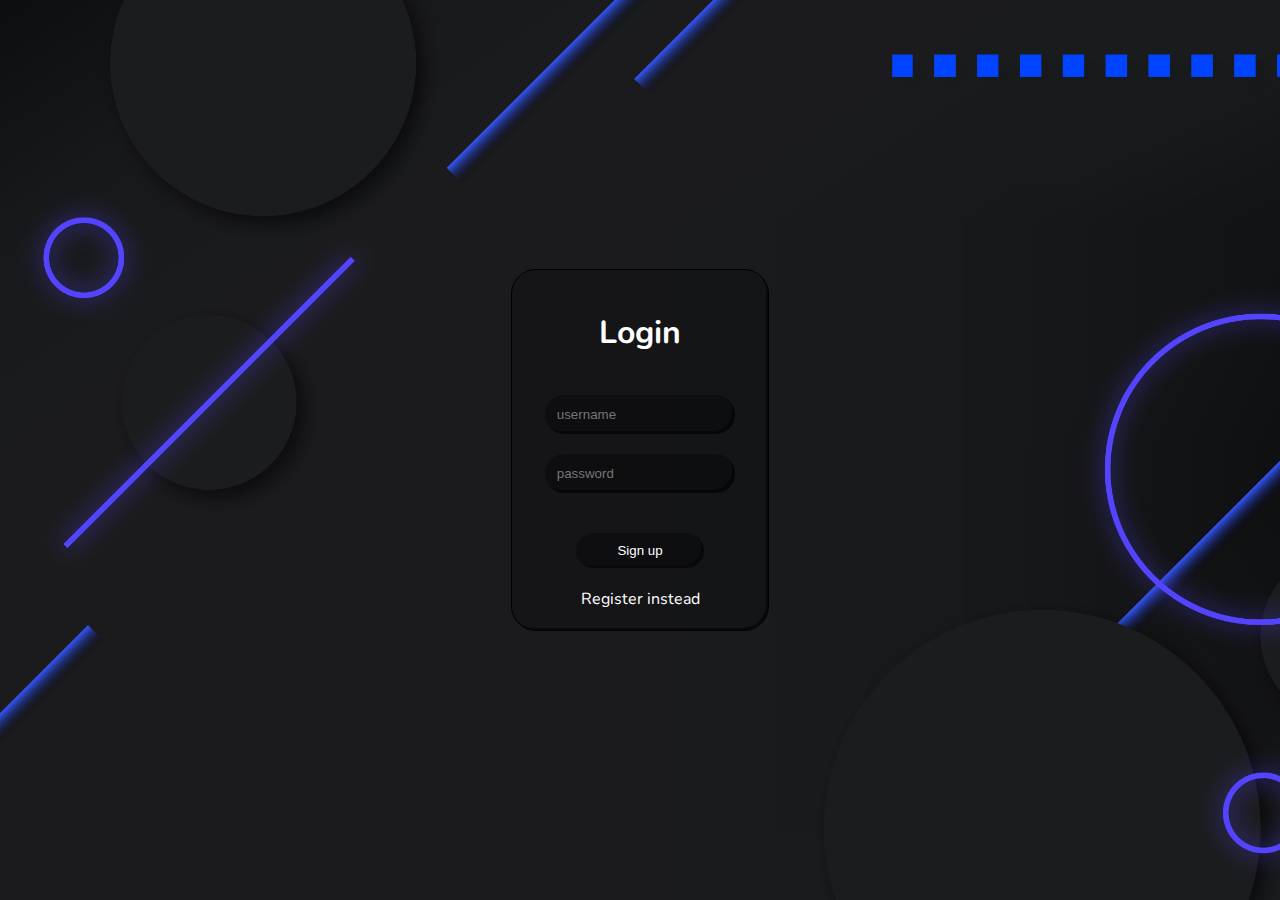
==== Front-end/login.html @ 7380247d "sign up / register / main page done" ====
<!DOCTYPE html>
<html lang="en">
<head>
    <meta charset="UTF-8">
    <meta name="viewport" content="width=device-width, initial-scale=1.0">
    <title>Login</title>
    <link rel="stylesheet" href="login.css">
</head>
<body>
    <form class="container" action="/" method="">
        <h1>Login</h1>
            <input type="text" id="box" placeholder="username"/>
            <input type="password" id="box" placeholder="password">
            <input type="submit" id="submitButton" value="Sign up">
            <a id="link" href="signup.html">Register instead</a>
    </form>
</body>
</html>
---- Front-end/login.css ----
@import url('https://fonts.googleapis.com/css2?family=Nunito:ital,wght@0,200..1000;1,200..1000&family=Varela+Round&display=swap');

body{
    margin: 0;
    padding: 0;
    font-family: 'Nunito', 'Arial', sans-serif;
    width: 100%;
    height: 100svh;
    display: flex;
    align-items: center;
    justify-content: center;
    background-image: url('./assets/bg.jpg');
    background-repeat: no-repeat;
    background-size: cover;
}
h1{
    color: white
}
.container{
    align-self: center;
    display: flex;
    flex-direction: column;
    align-items: center;
    justify-content: center;
    gap: 20px;
    width: 20svw;
    padding: 20px 0px;
    border:1px solid black;
    background-color: rgba(0,0,0,0.2);
    box-shadow: inset -2px -2px rgba(0,0,0,0.5);
    border-radius: 25px;
}
#box{
    padding: 12px;
    width: 65%;
    border: none;
    outline: none;
    border-radius: 20px;
    background-color: rgba(0,0,0,0.3);
    box-shadow: inset -3px -3px rgba(0,0,0,0.5);
    color:white;
    transition: 0.2s;
}
#submitButton{
    padding :10px 20px;
    margin-top: 20px;
    width :50%;
    background-color: rgba(0,0,0 , 0.5);
    color:white;
    background-color: rgba(0,0,0,0.3);
    box-shadow: inset -3px -3px rgba(0,0,0,0.3);
    border: none;
    outline:none;
    border-radius: 20px;
    transition:0.2s;
}
#box:focus{
    cursor: pointer;
    background-color: rgba(255,255,255,0.1);
}
#submitButton:hover{
    cursor: pointer;
    background-color: rgba(255,255,255,0.1);
}
#link{
    text-decoration:none ;
    color: rgb(255, 255, 255);
    transition: 0.2s;
}
#link:hover{
    color: rgb(73, 73, 73);
}
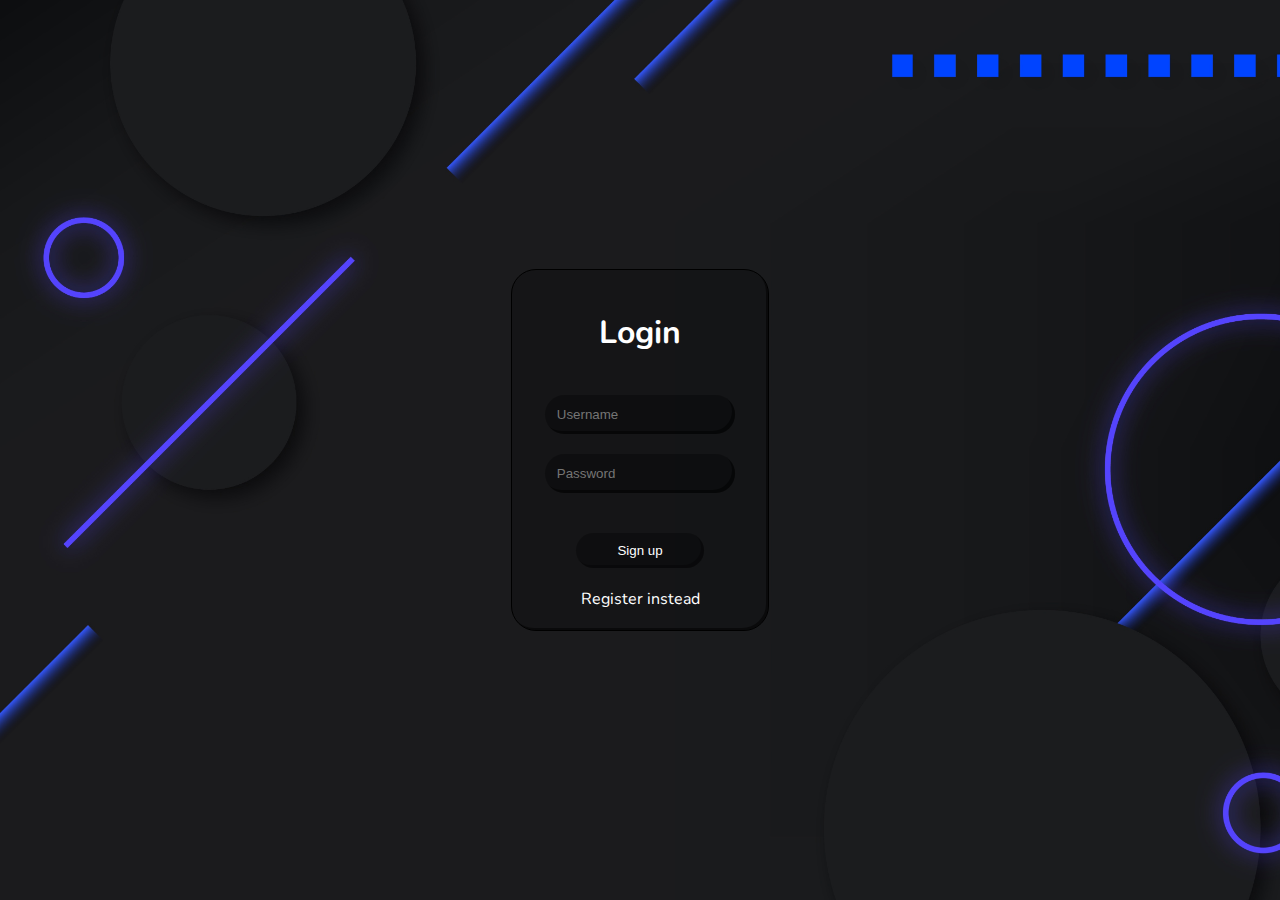
==== commit 5798c7fa: "front ready" ====
--- a/Front-end/login.html
+++ b/Front-end/login.html
@@ -9,8 +9,8 @@
 <body>
     <form class="container" action="/" method="">
         <h1>Login</h1>
-            <input type="text" id="box" placeholder="username"/>
-            <input type="password" id="box" placeholder="password">
+            <input type="text" id="box" placeholder="Username"/>
+            <input type="password" id="box" placeholder="Password">
             <input type="submit" id="submitButton" value="Sign up">
             <a id="link" href="signup.html">Register instead</a>
     </form>
